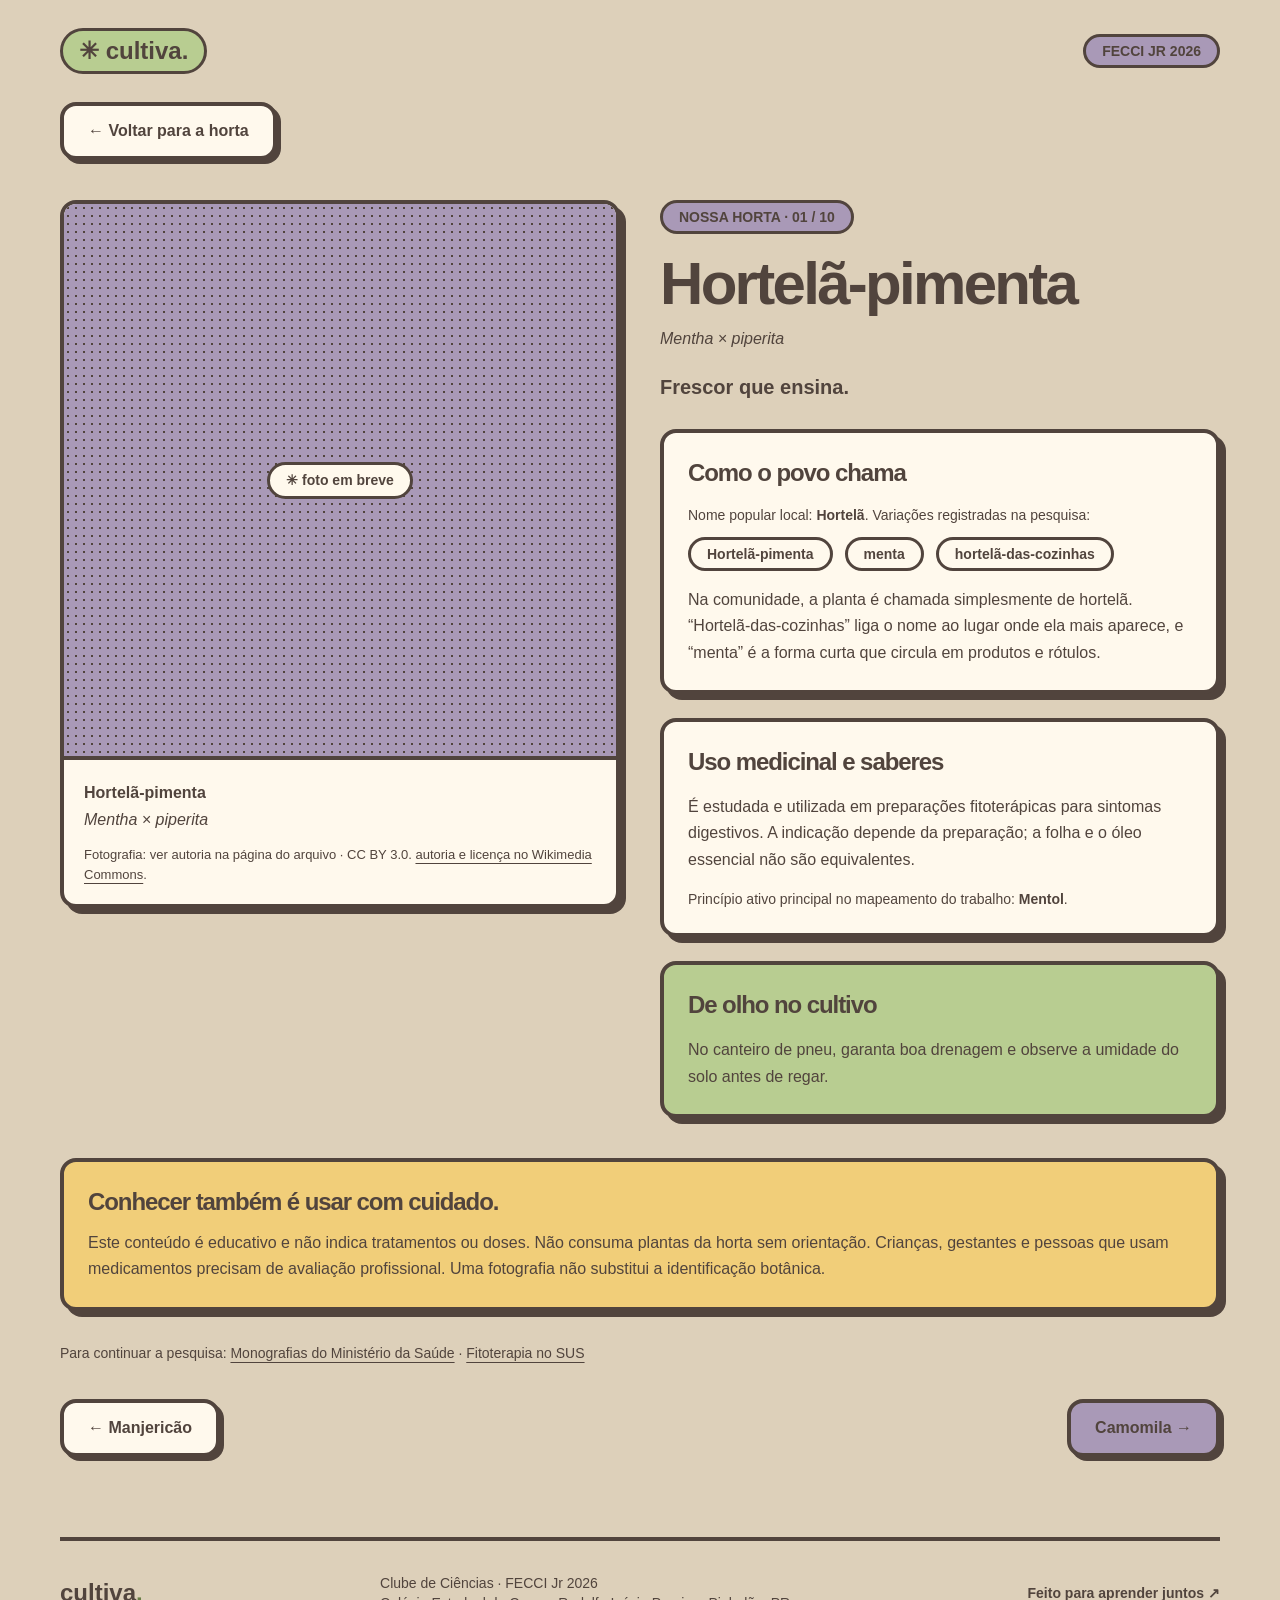
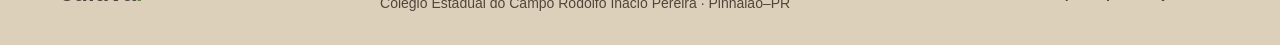
==== planta1.html @ 391a5bec "Add files via upload" ====
<!doctype html>
<html lang="pt-BR">
  <head>
    <meta charset="UTF-8" />
    <meta name="viewport" content="width=device-width, initial-scale=1" />
    <meta name="description" content="Ecofonias do saber: horta de plantas medicinais em canteiros de pneus e a pesquisa sobre os nomes populares das plantas, do Clube de Ciências do Colégio Estadual do Campo Rodolfo Inácio Pereira (FECCI Jr 2026)." />
    <meta name="theme-color" content="#DDD0BA" />
    <title>Hortelã-pimenta | Cultiva · FECCI Jr</title>
    <link rel="stylesheet" href="assets/style.css" />
    <script src="script.js" defer></script>
  </head>
  <body>
    <a class="skip btn bg-amarelo" href="#conteudo">Pular para o conteúdo</a>
    <header class="wrap flex items-center justify-between gap-4 py-7">
      <a class="badge bg-verde text-2xl" href="index.html">✳ cultiva.</a><span class="badge bg-lavanda">FECCI JR 2026</span>
    </header>
    <main id="conteudo" class="wrap pb-20">
      <a class="btn bg-creme mb-10" href="index.html#horta">← Voltar para a horta</a>
      <div class="grid grid-cols-1 items-start gap-10 md:grid-cols-2">
        <figure class="box overflow-hidden">
          <div class="photo-frame photo-square">
            <img src="assets/planta1.jpg" alt="Hortelã-pimenta (Mentha × piperita)" width="960" height="720" loading="lazy" onerror="this.remove()" />
          </div>
          <figcaption class="border-t-4 border-marrom p-5">
            <strong>Hortelã-pimenta</strong>
            <p class="italic">Mentha × piperita</p>
            <p class="credit mt-3" id="photo-credit">Fotografia: ver autoria na página do arquivo · CC BY 3.0. <a class="underline" href="https://commons.wikimedia.org/wiki/File:Pfefferminze_natur_peppermint.jpg">autoria e licença no Wikimedia Commons</a>.</p>
          </figcaption>
        </figure>
        <div>
          <span class="badge bg-lavanda mb-5">NOSSA HORTA · 01 / 10</span>
          <h1 class="text-5xl lg:text-6xl">Hortelã-pimenta</h1>
          <p class="mt-3 italic">Mentha × piperita</p>
          <p class="mt-5 text-xl font-bold">Frescor que ensina.</p>
          <article class="box mt-7 p-6">
            <h2 class="text-2xl">Como o povo chama</h2>
            <p class="mt-4 text-sm">Nome popular local: <strong>Hortelã</strong>. Variações registradas na pesquisa:</p>
            <div class="mt-3 flex flex-wrap gap-3"><span class="badge chip bg-creme">Hortelã-pimenta</span><span class="badge chip bg-creme">menta</span><span class="badge chip bg-creme">hortelã-das-cozinhas</span></div>
            <p class="mt-4">Na comunidade, a planta é chamada simplesmente de hortelã. “Hortelã-das-cozinhas” liga o nome ao lugar onde ela mais aparece, e “menta” é a forma curta que circula em produtos e rótulos.</p>
          </article>
          <article class="box mt-6 p-6">
            <h2 class="text-2xl">Uso medicinal e saberes</h2>
            <p class="mt-4">É estudada e utilizada em preparações fitoterápicas para sintomas digestivos. A indicação depende da preparação; a folha e o óleo essencial não são equivalentes.</p>
            <p class="mt-4 text-sm">Princípio ativo principal no mapeamento do trabalho: <strong>Mentol</strong>.</p>
          </article>
          <article class="box mt-6 bg-verde p-6">
            <h2 class="text-2xl">De olho no cultivo</h2>
            <p class="mt-4">No canteiro de pneu, garanta boa drenagem e observe a umidade do solo antes de regar.</p>
          </article>
        </div>
      </div>
      <aside class="box mt-10 bg-amarelo p-6">
        <h2 class="text-2xl">Conhecer também é usar com cuidado.</h2>
        <p class="mt-3">Este conteúdo é educativo e não indica tratamentos ou doses. Não consuma plantas da horta sem orientação. Crianças, gestantes e pessoas que usam medicamentos precisam de avaliação profissional. Uma fotografia não substitui a identificação botânica.</p>
        
      </aside>
      <div class="mt-8 text-sm">
        <p>Para continuar a pesquisa: <a class="underline" href="https://www.gov.br/saude/pt-br/composicao/sectics/plantas-medicinais-e-fitoterapicos/plantas-medicinais-e-fitoterapicos-no-sus/monografias">Monografias do Ministério da Saúde</a> · <a class="underline" href="https://bvsms.saude.gov.br/bvs/publicacoes/fitoterapia_no_sus.pdf">Fitoterapia no SUS</a></p>
      </div>
      <nav class="mt-9 flex flex-wrap justify-between gap-4" aria-label="Outras plantas">
        <a class="btn bg-creme" href="planta10.html">← Manjericão</a><a class="btn bg-lavanda" href="planta2.html">Camomila →</a>
      </nav>
    </main>
    <footer class="wrap flex flex-wrap items-center justify-between gap-4 border-t-4 border-marrom py-8">
      <a href="index.html" class="text-2xl font-black">cultiva<span class="text-[#687E46]">.</span></a>
      <p class="text-sm">Clube de Ciências · FECCI Jr 2026<br />Colégio Estadual do Campo Rodolfo Inácio Pereira · Pinhalão–PR</p>
      <p class="text-sm font-bold">Feito para aprender juntos ↗</p>
    </footer>
  </body>
</html>
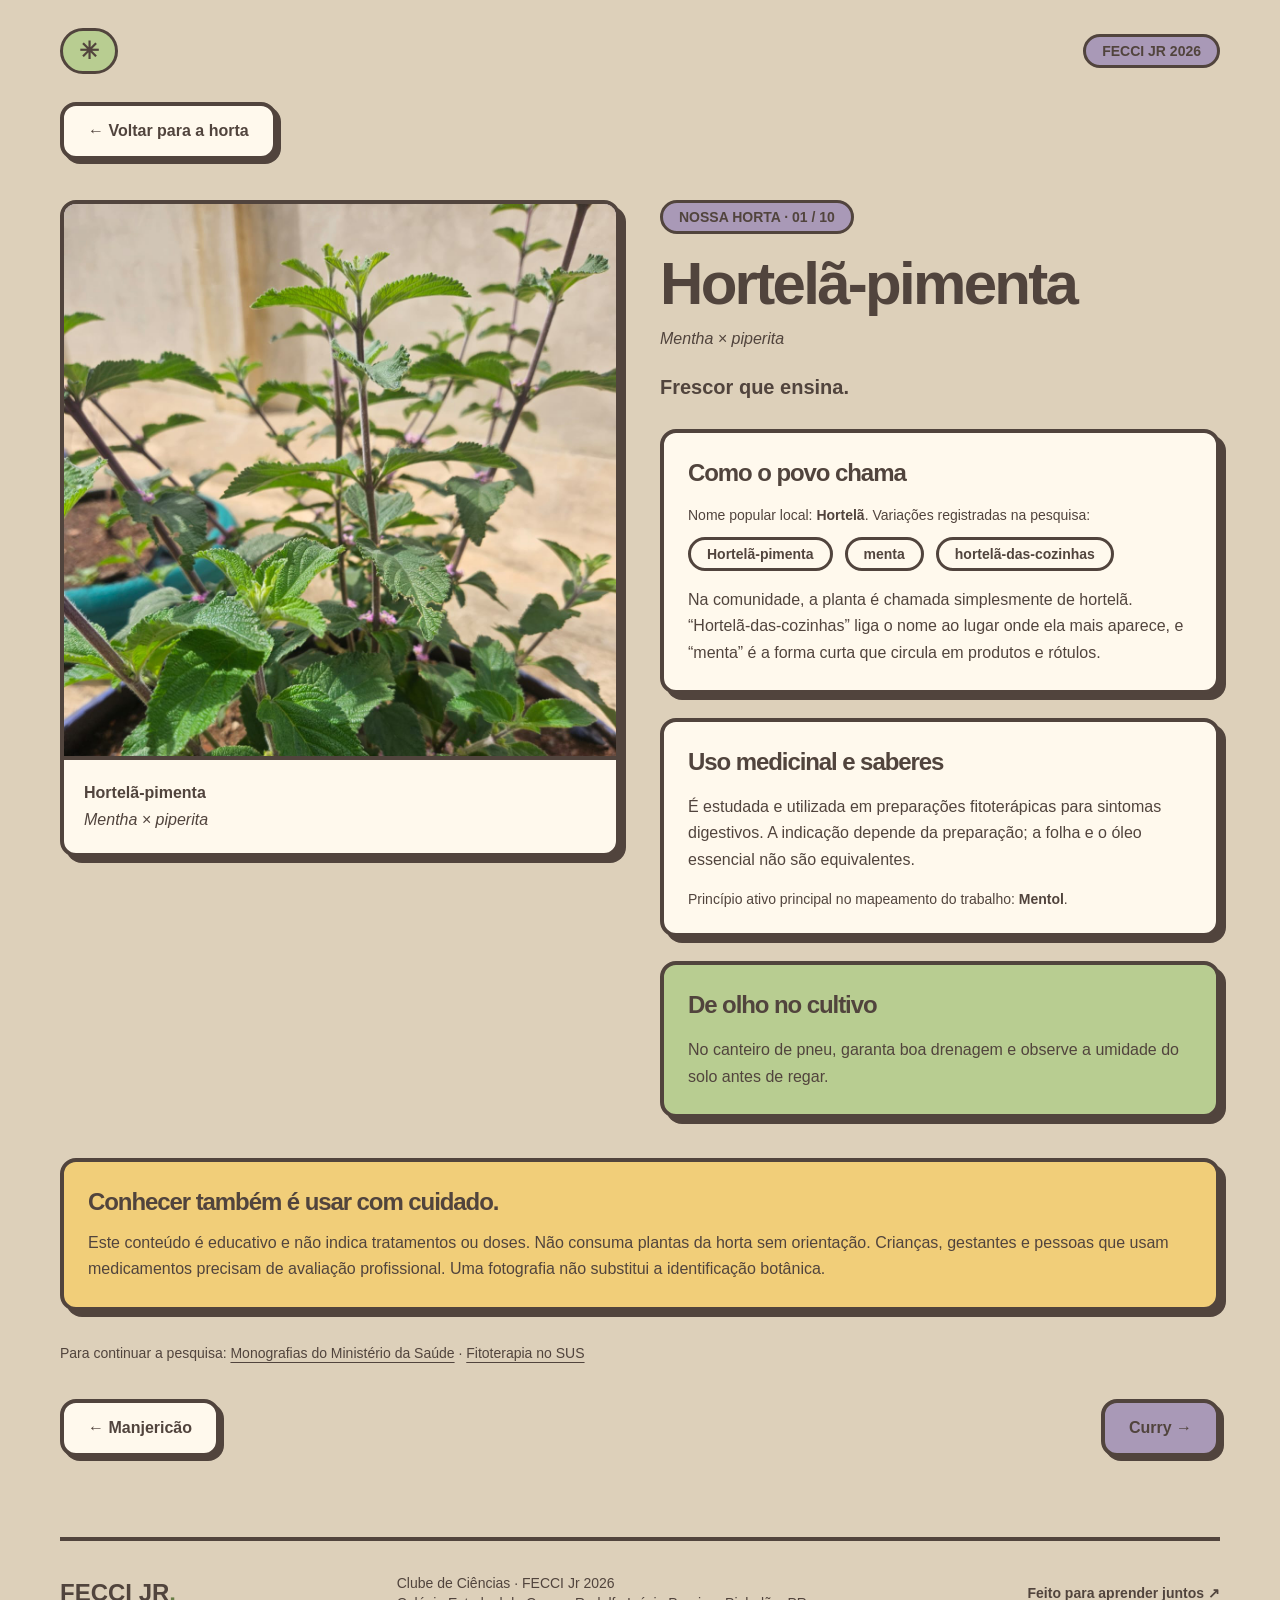
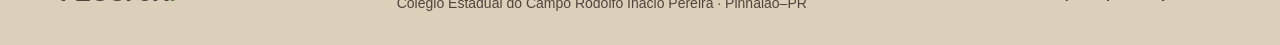
==== commit 1bc129bb: "fotos att" ====
--- a/planta1.html
+++ b/planta1.html
@@ -5,26 +5,26 @@
     <meta name="viewport" content="width=device-width, initial-scale=1" />
     <meta name="description" content="Ecofonias do saber: horta de plantas medicinais em canteiros de pneus e a pesquisa sobre os nomes populares das plantas, do Clube de Ciências do Colégio Estadual do Campo Rodolfo Inácio Pereira (FECCI Jr 2026)." />
     <meta name="theme-color" content="#DDD0BA" />
-    <title>Hortelã-pimenta | Cultiva · FECCI Jr</title>
+    <title>Hortelã-pimenta | FECCI Jr</title>
     <link rel="stylesheet" href="assets/style.css" />
     <script src="script.js" defer></script>
   </head>
   <body>
     <a class="skip btn bg-amarelo" href="#conteudo">Pular para o conteúdo</a>
     <header class="wrap flex items-center justify-between gap-4 py-7">
-      <a class="badge bg-verde text-2xl" href="index.html">✳ cultiva.</a><span class="badge bg-lavanda">FECCI JR 2026</span>
+      <a class="badge bg-verde text-2xl" href="index.html">✳</a><span class="badge bg-lavanda">FECCI JR 2026</span>
     </header>
     <main id="conteudo" class="wrap pb-20">
       <a class="btn bg-creme mb-10" href="index.html#horta">← Voltar para a horta</a>
       <div class="grid grid-cols-1 items-start gap-10 md:grid-cols-2">
         <figure class="box overflow-hidden">
           <div class="photo-frame photo-square">
-            <img src="assets/planta1.jpg" alt="Hortelã-pimenta (Mentha × piperita)" width="960" height="720" loading="lazy" onerror="this.remove()" />
+            <img src="assets/hortela.jpeg" alt="Hortelã-pimenta (Mentha × piperita)" width="960" height="720" loading="lazy" onerror="this.remove()" />
           </div>
           <figcaption class="border-t-4 border-marrom p-5">
             <strong>Hortelã-pimenta</strong>
             <p class="italic">Mentha × piperita</p>
-            <p class="credit mt-3" id="photo-credit">Fotografia: ver autoria na página do arquivo · CC BY 3.0. <a class="underline" href="https://commons.wikimedia.org/wiki/File:Pfefferminze_natur_peppermint.jpg">autoria e licença no Wikimedia Commons</a>.</p>
+            
           </figcaption>
         </figure>
         <div>
@@ -58,11 +58,11 @@
         <p>Para continuar a pesquisa: <a class="underline" href="https://www.gov.br/saude/pt-br/composicao/sectics/plantas-medicinais-e-fitoterapicos/plantas-medicinais-e-fitoterapicos-no-sus/monografias">Monografias do Ministério da Saúde</a> · <a class="underline" href="https://bvsms.saude.gov.br/bvs/publicacoes/fitoterapia_no_sus.pdf">Fitoterapia no SUS</a></p>
       </div>
       <nav class="mt-9 flex flex-wrap justify-between gap-4" aria-label="Outras plantas">
-        <a class="btn bg-creme" href="planta10.html">← Manjericão</a><a class="btn bg-lavanda" href="planta2.html">Camomila →</a>
+        <a class="btn bg-creme" href="planta10.html">← Manjericão</a><a class="btn bg-lavanda" href="planta2.html">Curry →</a>
       </nav>
     </main>
     <footer class="wrap flex flex-wrap items-center justify-between gap-4 border-t-4 border-marrom py-8">
-      <a href="index.html" class="text-2xl font-black">cultiva<span class="text-[#687E46]">.</span></a>
+      <a href="index.html" class="text-2xl font-black">FECCI JR<span class="text-[#687E46]">.</span></a>
       <p class="text-sm">Clube de Ciências · FECCI Jr 2026<br />Colégio Estadual do Campo Rodolfo Inácio Pereira · Pinhalão–PR</p>
       <p class="text-sm font-bold">Feito para aprender juntos ↗</p>
     </footer>
